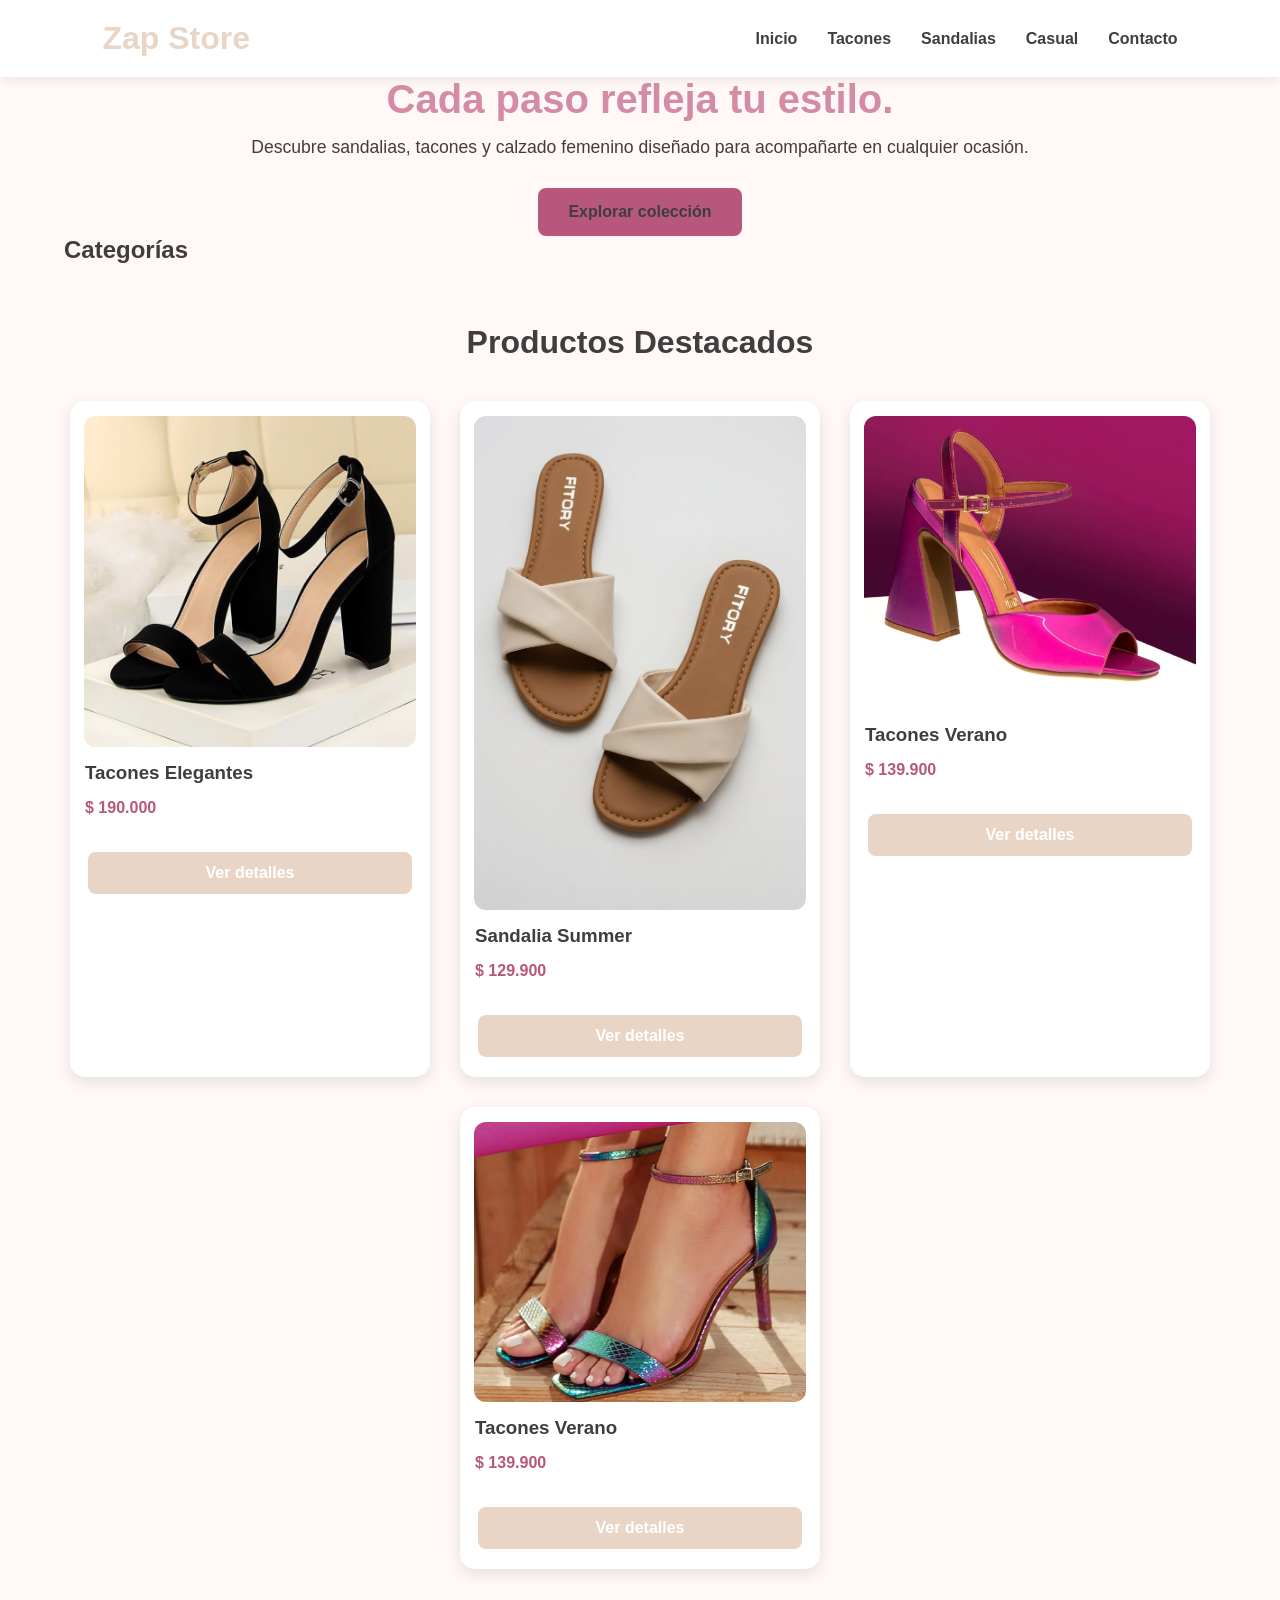
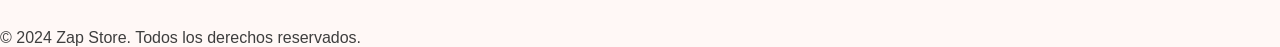
==== index.html @ f64eda2a "feat: primera versión funcional de ZapStore" ====
<!DOCTYPE html> <!-- Inicializacion de la pagina, se emplea el sistema de HTML5, su ultima version -->
<html lang="es"> <!-- Especificacion del idioma usado en la pagina -->

<head> <!-- contenido del encabezado -->
    <meta charset="UTF-8">
    <meta name="viewport" content="width=device-width, initial-scale=1.0">

    <title>Zap Store | Catalogo de Zapatos</title>

    <link rel="stylesheet" href="css/variables.css">
    <link rel="stylesheet" href="css/style.css">
    <link rel="stylesheet" href="css/responsive.css">

</head>

<body> <!-- contenido del cuerpo de la pagina -->
    <header> <!-- contenido del encabezado -->
        <div class = "logo">
            <h1>Zap Store</h1>
        </div>

        <nav>
            <ul>
                <li><a href="#">Inicio</a></li>
                <li><a href="pages/categorias.html?categoria=Tacones">Tacones</a></li>
                <li><a href="pages/categorias.html?categoria=Sandalias">Sandalias</a></li>
                <li><a href="pages/categorias.html?categoria=Casual">Casual</a></li>
                <li><a href="#">Contacto</a></li>
            </ul>
        </nav>
        
    </header>

    <main> <!-- contenido principal donde ira el catalogo -->

        <div class="container">

        <section id="banner">
        <h2>Cada paso refleja tu estilo.    </h2>
        
        <p>Descubre sandalias, tacones y calzado femenino diseñado para acompañarte en cualquier ocasión.</p>

        <a href="#productos" class="btn-principal">
            Explorar colección
        </a>

        </section>

        <section id="categorias">
            <h2>Categorías</h2>
        </section>

        <section id="productos">
            <h2>Productos Destacados</h2>

            <div id="contenedor-productos">
                <!-- JavaScript insertará aquí las tarjetas -->
                
            </div>
        </section>

        </div>
    </main>

    <footer>
        <p>&copy; 2024 Zap Store. Todos los derechos reservados.</p>
    </footer> <!-- contenido del pie de pagina -->
        

    <script src="js/main.js"></script>
    <script src="js/productos.js"></script>

</body>
---- css/variables.css ----
:root{ /*Variable global*/
    --color-primario:#D48CA6;

    --color-secundario:#E9D5C5;

    --color-fondo:#FFF8F6;

    --color-blanco:#FFFFFF;

    --color-texto:#3E3E3E;

    --color-gris:#E5E7EB;

    --color-boton:#B8577C ;

    --color-boton-hover:  # DFA9BE;

}
---- css/style.css ----
/* ===========================
RESET GENERAL
=========================== */

*{ /* el '*' representa a todos los elementos */
    margin:0; /*Elimina todos los márgenes */
    padding:0; /*Elimina todos los espacios*/
    box-sizing:border-box; /*Incluye el padding y border en el ancho y alto del elemento */
}

body{
    background:var(--color-fondo);
    color:var(--color-texto);
    font-family: Arial, Helvetica, sans-serif;
}

header{
    background:var(--color-blanco);
    display: flex; /*sirve para organizar los elementos, en este caso para que queden uno al lado del otro*/
    justify-content: space-between;
    align-items: center; /*las centra verticalmente*/
    padding: 20px 8%;
    box-shadow: 0px 3px 10px rgba(0, 0, 0, .08);  /*agrega una sombra elegante*/
}

.logo h1{
    color: var(--color-secundario);
    font-size: 2rem;
}

nav ul{
    display: flex;
    list-style: none; /*quita los puntos*/
    gap: 30px; /*espacio entre elementos*/
}

nav a{
    text-decoration: none;
    color: var(--color-texto);
    font-weight: bold;
    transition: .3s;
}

nav a:hover{
    color: var(--color-secundario);
}

/* ============================
CONTENEDOR GENERAL
============================ */

.container{
    width: 90%; /*Signofoca que ocupara el 90% del espacio total de la pantalla*/
    max-width: 1200px; /*Aunque la pantalla sea grande se mantendra el limite de 1200px*/
    margin: 0 auto; /*centra el contenido*/
}

/* ============================
BANNER
============================ */
#banner{
    text-align: center;
    padding: 80px 20;
}

#banner h2{
    font-size: 2.5rem;
    margin-bottom: 15px;
    color: var(--color-primario);
}

#banner p{
    font-size: 1.1rem;
    color: var(--color-texto);
    margin-bottom: 30px;
}

/* ============================
BOTÓN PRINCIPAL
============================ */
.btn-principal{
    display: inline-block;
    background: var(--color-boton);
    color: var(--color-boton-hover);
    text-decoration: none;
    padding: 15px 30px;
    border-radius: 8px;
    transition: .3s;
    font-weight: bold;
}

.btn-principal:hover{
    transform: translateY(-3px);
    opacity: .9;
}

.btn-detalles{
    display: block;
    width: 90%;
    margin: 20px auto;
    padding: 12px;

    background: var(--color-secundario);
    color: white;
    text-decoration: none;
    text-align: center;

    border-radius: 8px;
    font-weight: bold;

    transition: .3s;
}

.btn-detalles:hover{
    background: var(--color-primario);
}

/* ============================
CATÁLOGO
============================ */

#productos{
    padding: 60px 0;
}

#productos h2{
    text-align: center;
    margin-bottom: 40px;
    font-size: 2rem;
}

#contenedor-productos{
    display: flex;
    justify-content: center;
    gap: 30px;
    flex-wrap: wrap;
}

/*TARJETAS*/

.tarjeta-producto{

    width:360px;

    background:white;

    border-radius:15px;

    overflow:hidden;

    box-shadow:0 5px 15px rgba(0,0,0,.1);

    transition:.3s;

}

.tarjeta-producto:hover{

    transform:translateY(-8px);

    box-shadow: 0 18px 35px rgba(0,0,0,.18);

}

.tarjeta-producto img{

    width:92%;

    margin:15px auto 0;

    display:block;

    border-radius:12px;

    transition:.4s;

}


.tarjeta-producto h3{

    padding:15px;

}

.tarjeta-producto p{

    padding:0 15px 15px;

    color:#B8577C;

    font-weight:bold;

}

.tarjeta-producto button{

    width:90%;

    margin:15px;

    padding:12px;

    border:none;

    border-radius:8px;

    background:var(--color-secundario);

    color:white;

    cursor:pointer;

}
---- css/responsive.css ----
/* ==================================================
TABLETS (1024px o menos)
================================================== */

@media screen and (max-width: 1024px){

    .container{
        width: 95%;
    }

    header{
        padding: 20px 5%;
    }

    #contenedor-productos{
        gap: 20px;
    }

    .tarjeta-producto{
        width: 320px;
    }

}

/* ==================================================
CELULARES (768px o menos)
================================================== */

@media screen and (max-width:768px){

    header{

        flex-direction: column;

        gap: 20px;

    }

    nav ul{

        flex-wrap: wrap;

        justify-content: center;

        gap: 15px;

    }

    #banner{

        padding: 60px 15px;

    }

    #banner h2{

        font-size: 2rem;

    }

    #banner p{

        font-size: 1rem;

    }

    .tarjeta-producto{

        width:100%;

        max-width:350px;

    }

}

/* ==================================================
CELULARES PEQUEÑOS (480px o menos)
================================================== */

@media screen and (max-width:480px){

    .logo h1{

        font-size:1.6rem;

    }

    #banner h2{

        font-size:1.7rem;

    }

    .btn-principal{

        width:100%;

        text-align:center;

    }

    .btn-detalles{

        width:90%;

    }

    footer{

        text-align:center;

        padding:20px;

    }

}
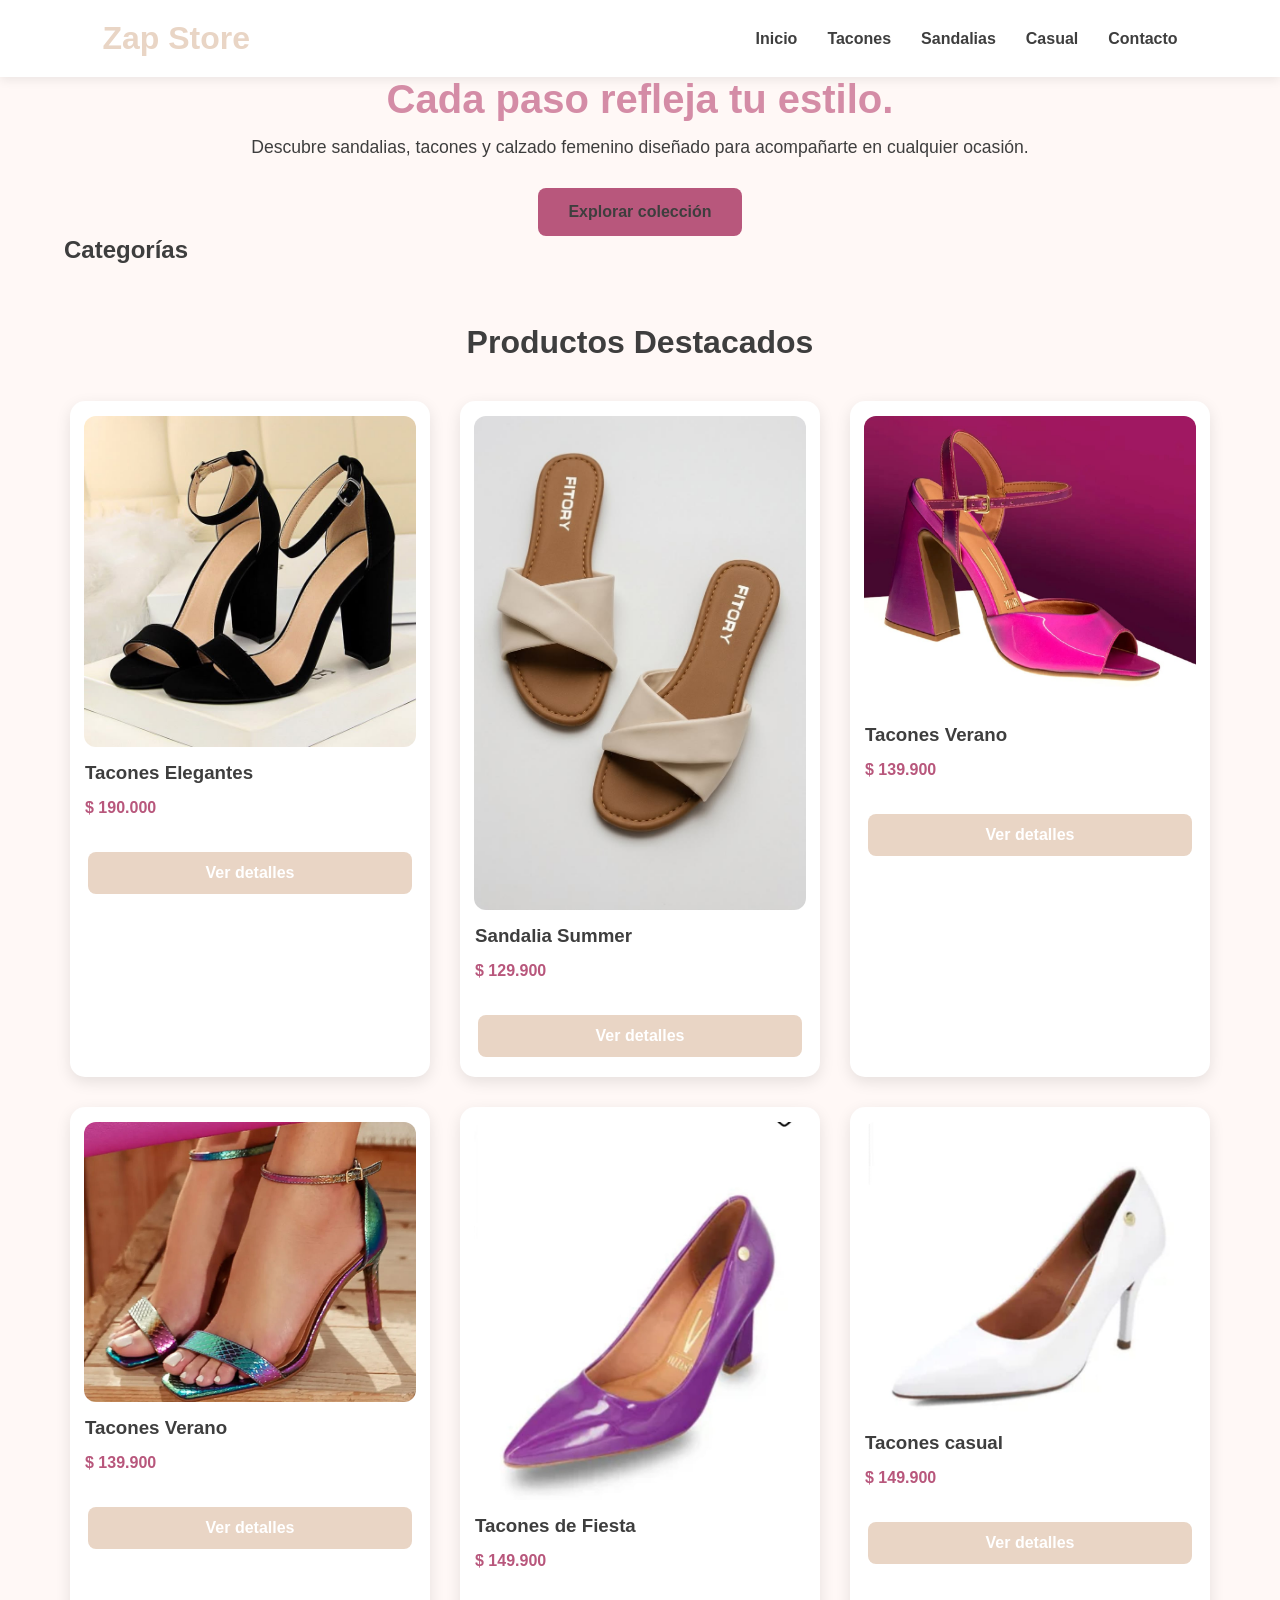
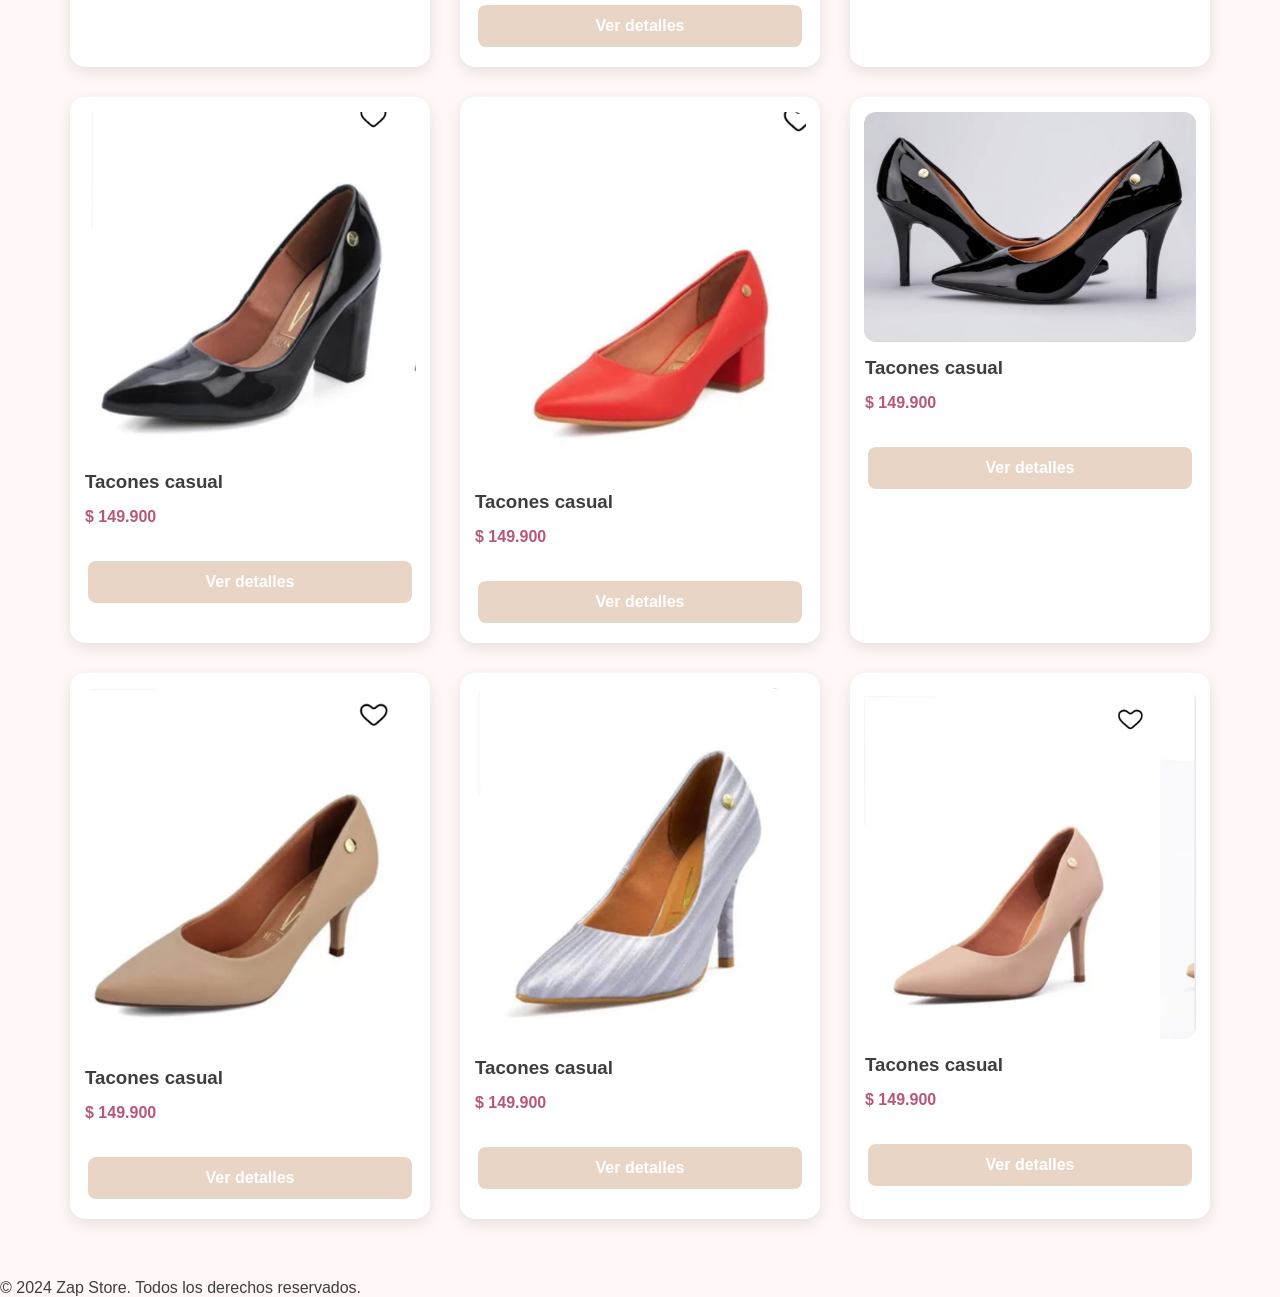
==== commit 89608d39: "Agregado logo" ====
--- a/index.html
+++ b/index.html
@@ -7,6 +7,7 @@
 
     <title>Zap Store | Catalogo de Zapatos</title>
 
+    <link rel="icon" type="image/png" href="img/logo.jpg">
     <link rel="stylesheet" href="css/variables.css">
     <link rel="stylesheet" href="css/style.css">
     <link rel="stylesheet" href="css/responsive.css">
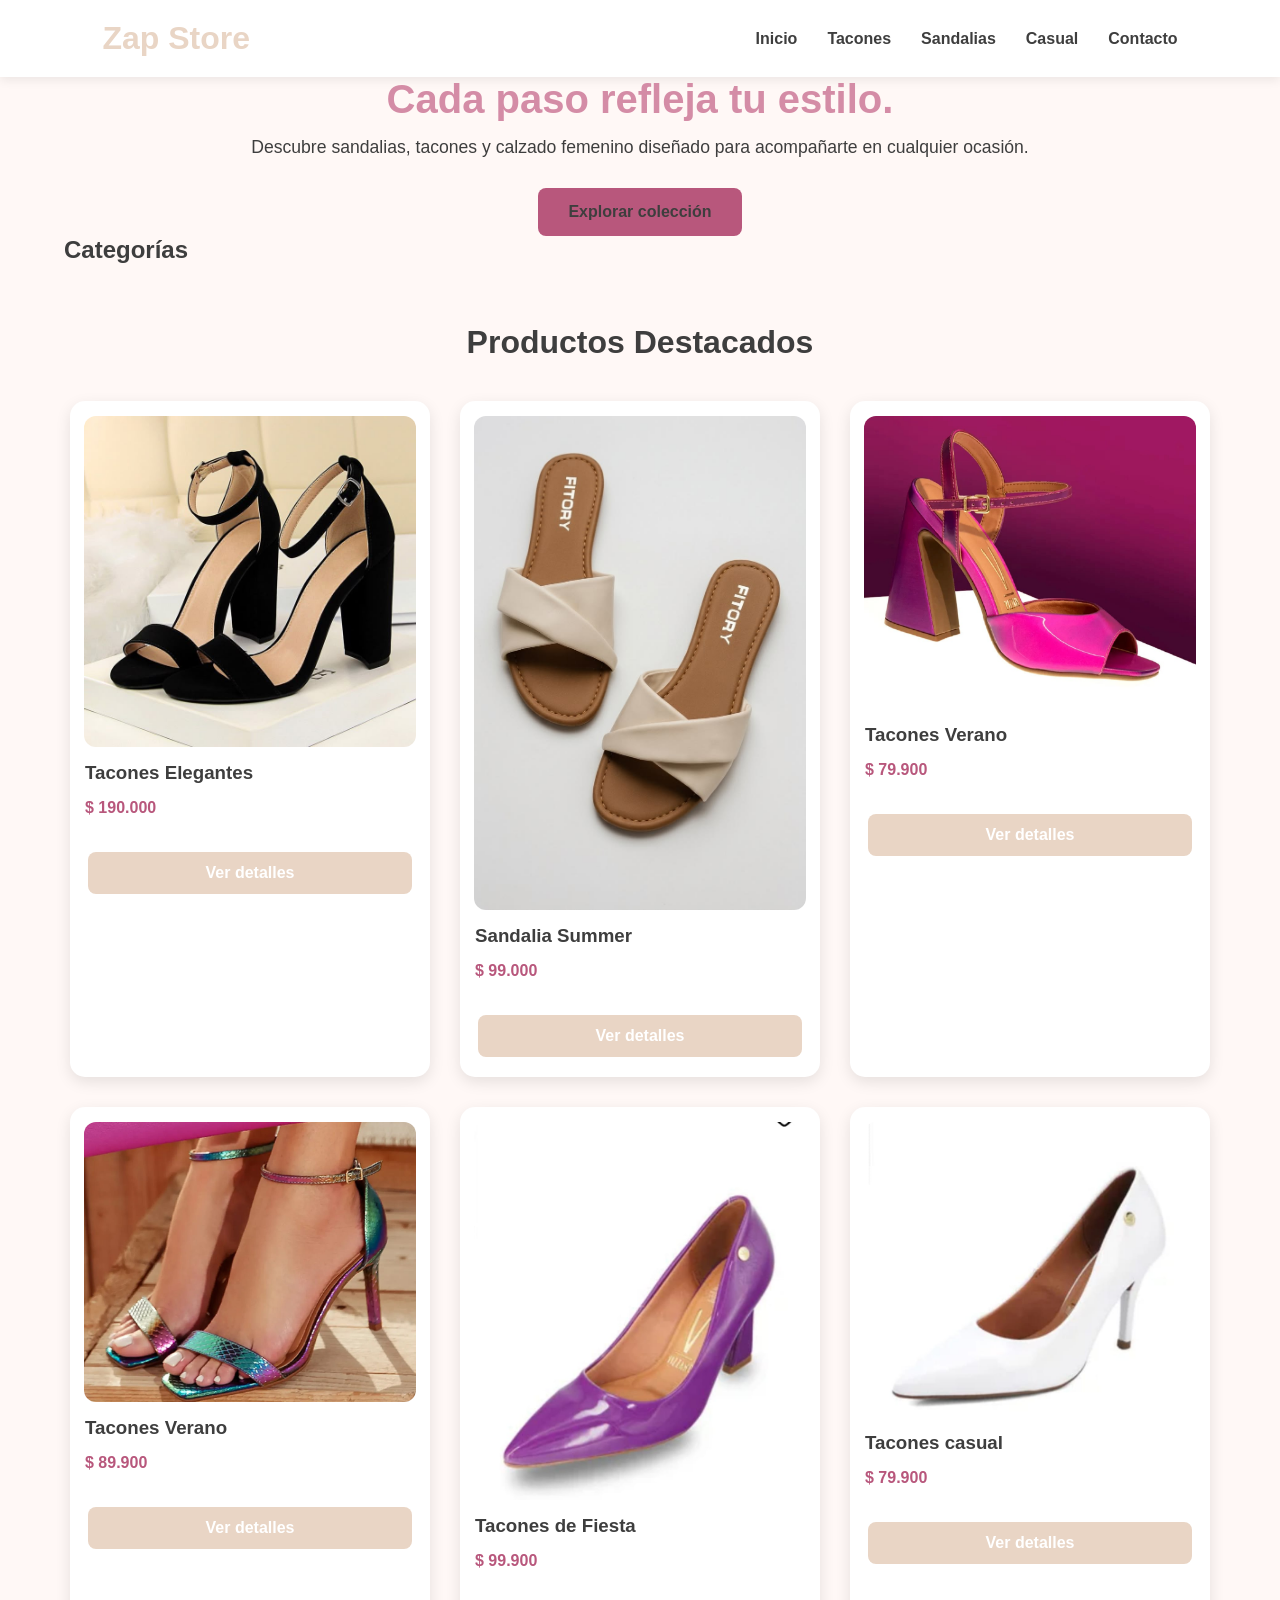
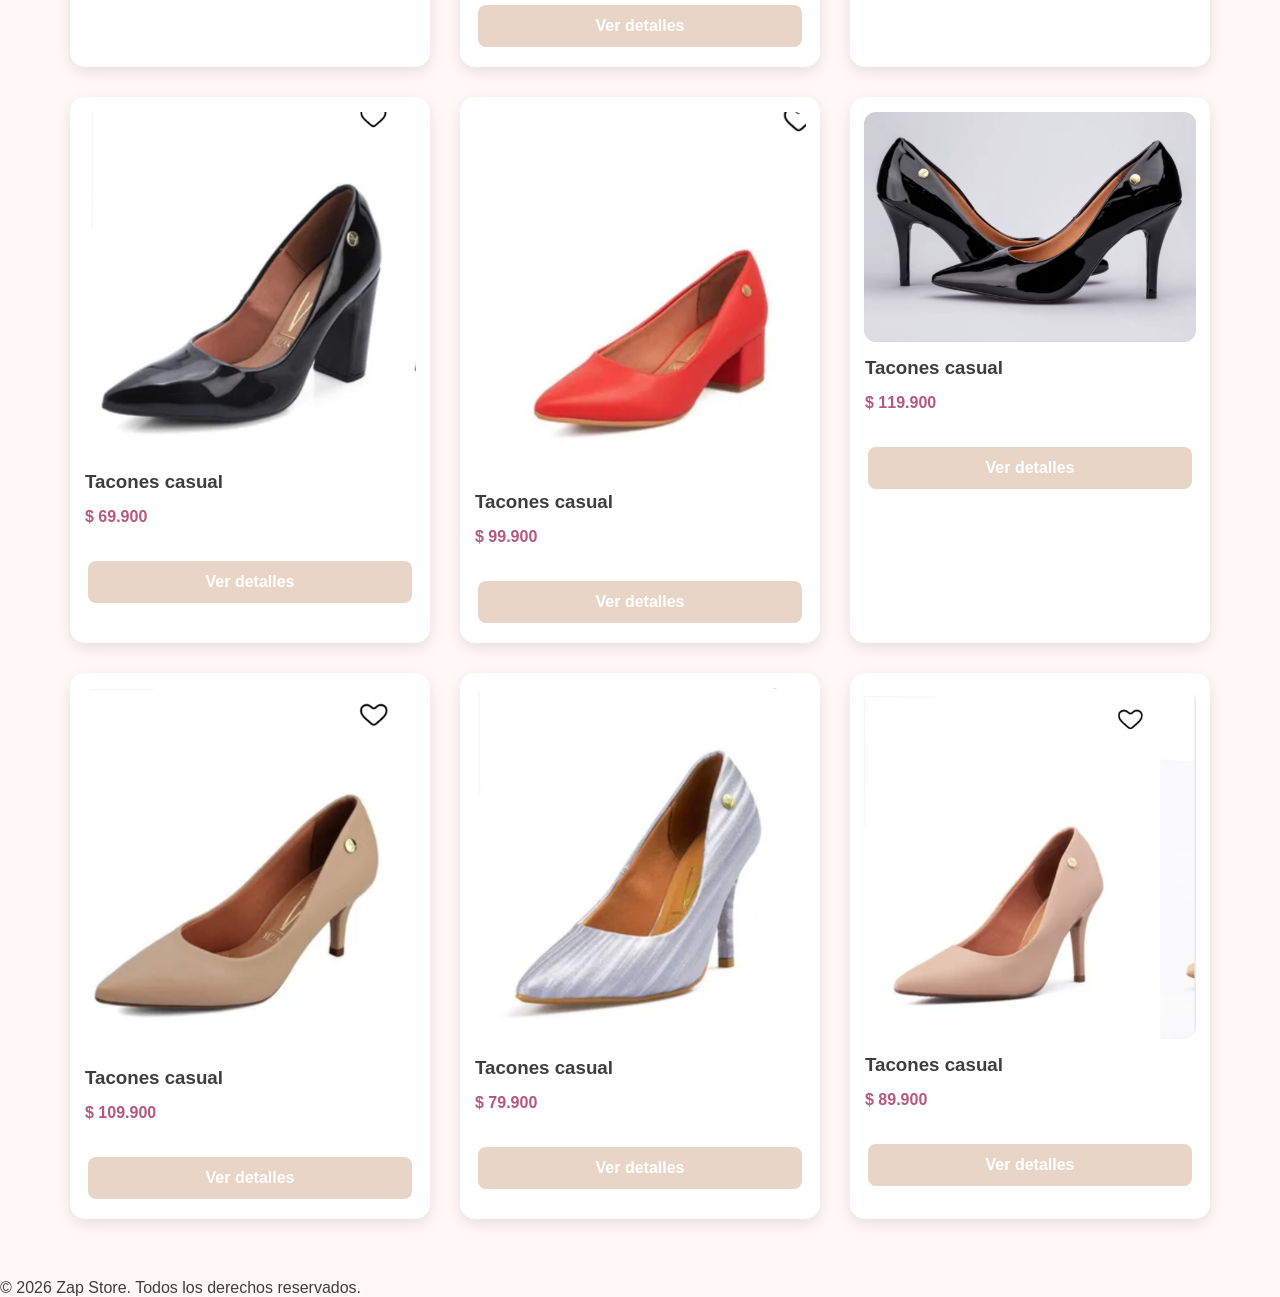
==== commit ae06fc51: "edicion de precios" ====
--- a/index.html
+++ b/index.html
@@ -7,7 +7,7 @@
 
     <title>Zap Store | Catalogo de Zapatos</title>
 
-    <link rel="icon" type="image/png" href="img/logo.jpg">
+    <link rel="icon" type="img/jpg" href="img/logo.jpg">
     <link rel="stylesheet" href="css/variables.css">
     <link rel="stylesheet" href="css/style.css">
     <link rel="stylesheet" href="css/responsive.css">
@@ -64,7 +64,7 @@
     </main>
 
     <footer>
-        <p>&copy; 2024 Zap Store. Todos los derechos reservados.</p>
+        <p>&copy; 2026 Zap Store. Todos los derechos reservados.</p>
     </footer> <!-- contenido del pie de pagina -->
         
 
